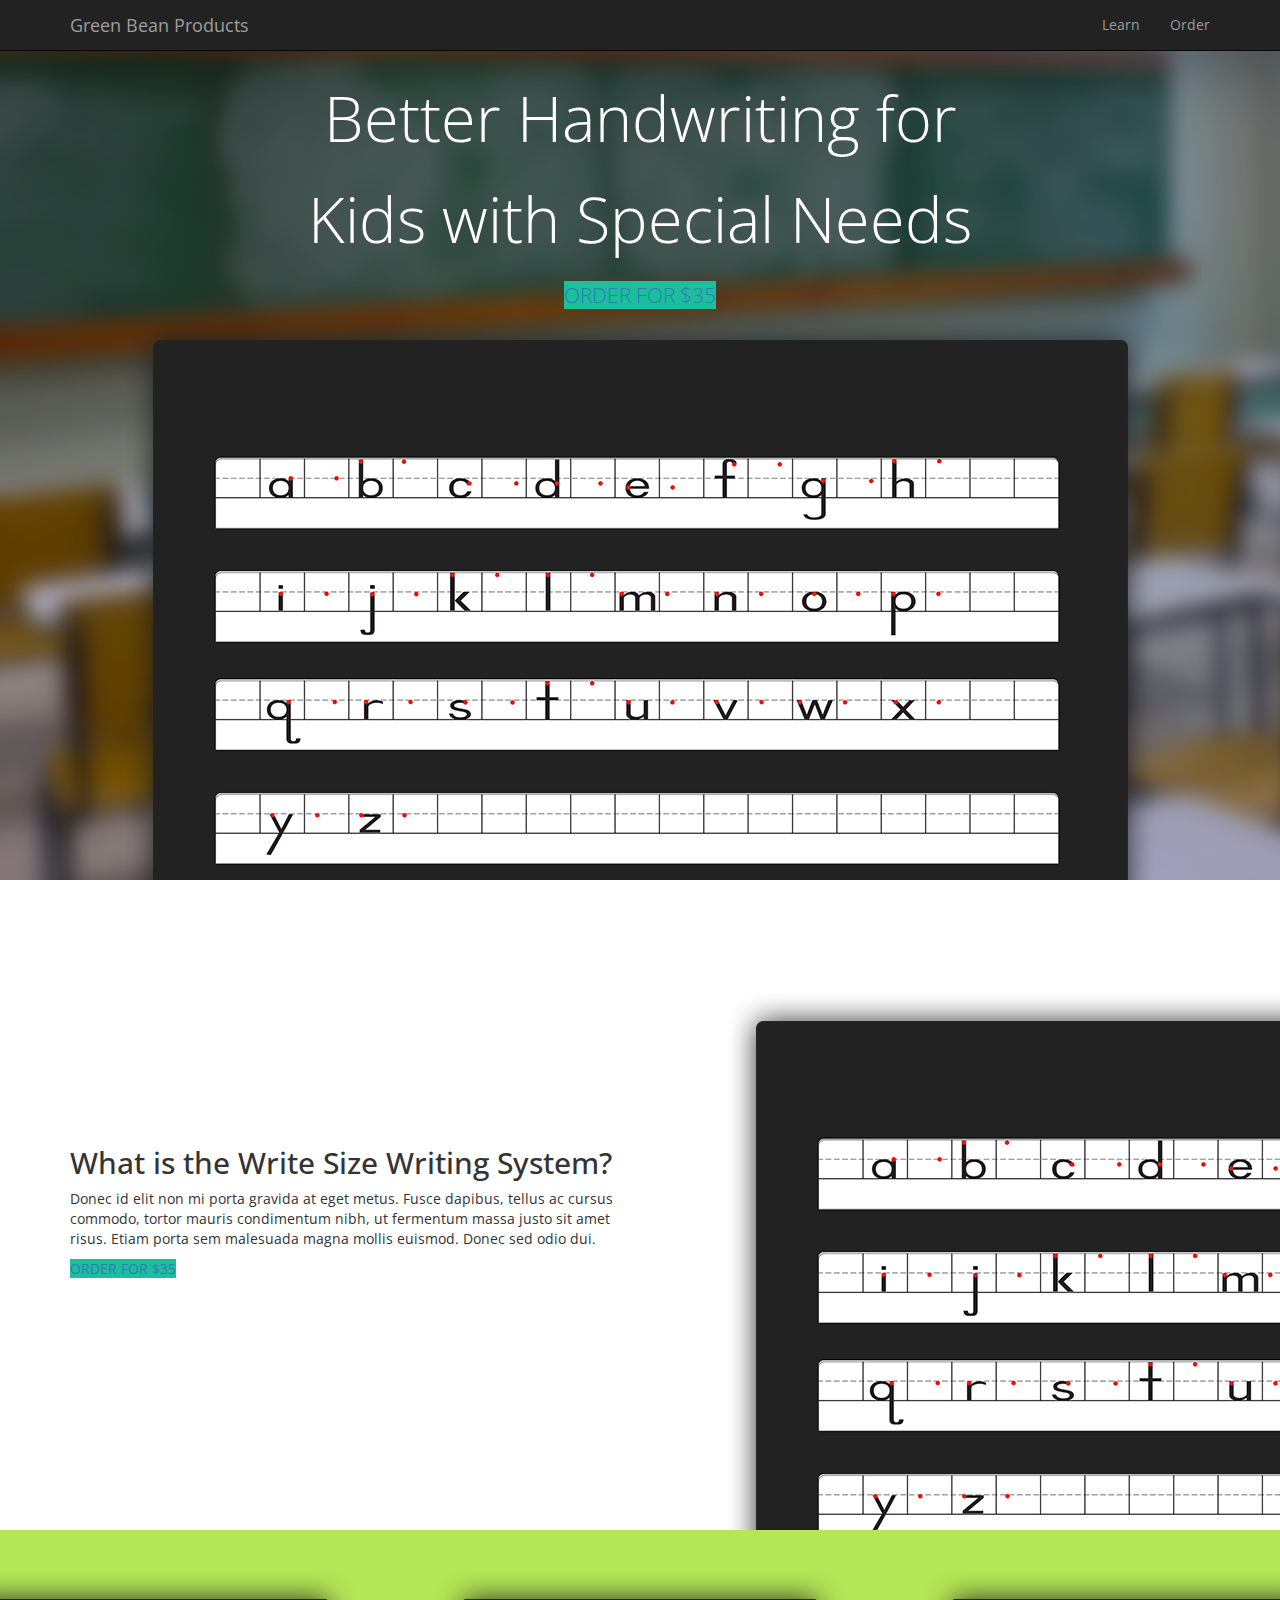
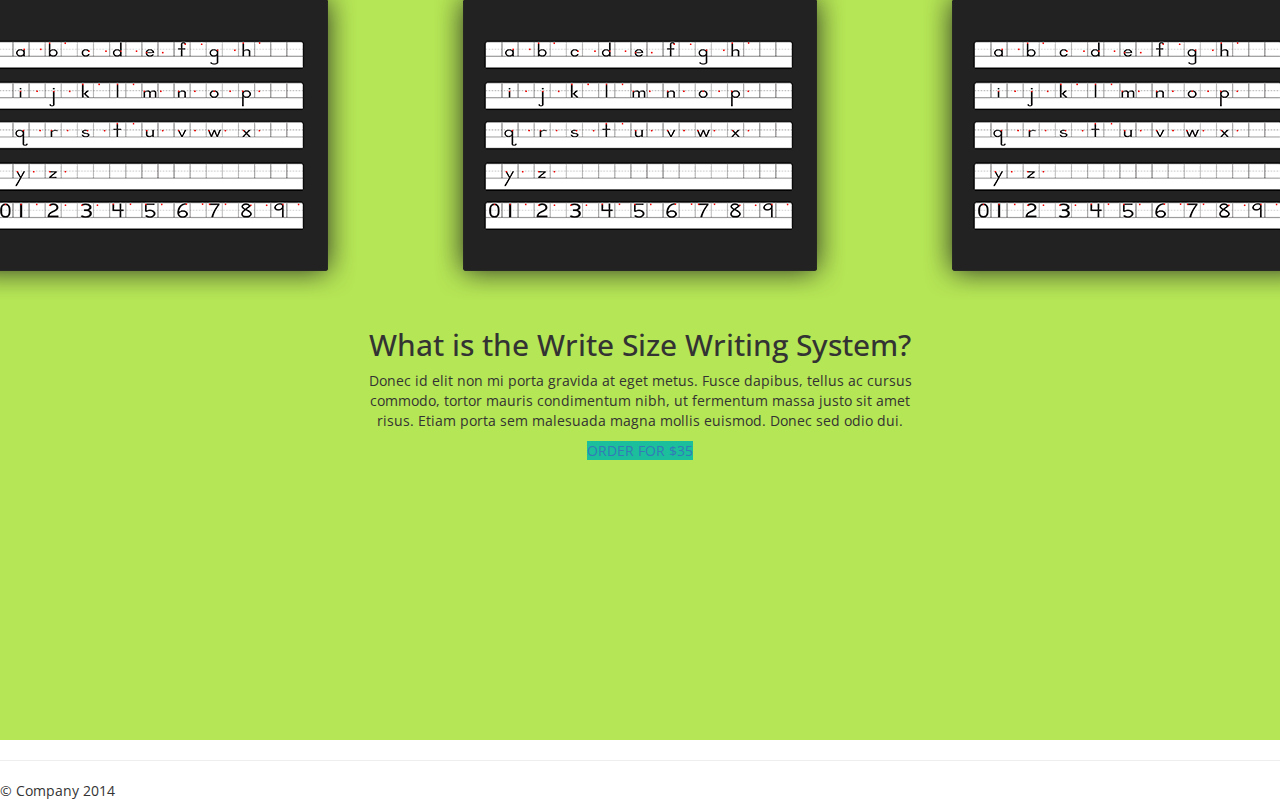
==== greenbeanproducts/index.html @ 87a349ee "staging for green bean products" ====
<!DOCTYPE html>
<html lang="en">
  <head>
    <meta charset="utf-8">
    <meta http-equiv="X-UA-Compatible" content="IE=edge">
    <meta name="viewport" content="width=device-width, initial-scale=1">
    <title>Autism Handwriting Template - Write Size Writing System</title>

    <!-- Bootstrap -->
    <link href="css/bootstrap.css" rel="stylesheet">
    <link href='http://fonts.googleapis.com/css?family=Open+Sans:400,300,600,700' rel='stylesheet' type='text/css'>
    <script src="https://s3.amazonaws.com/he3/helium.js" id="Helium" data-key="njve9am0is6ki2wi4"></script>
    <link href="css/styles.css" rel="stylesheet">

    <!-- HTML5 shim and Respond.js for IE8 support of HTML5 elements and media queries -->
    <!-- WARNING: Respond.js doesn't work if you view the page via file:// -->
    <!--[if lt IE 9]>
      <script src="https://oss.maxcdn.com/html5shiv/3.7.2/html5shiv.min.js"></script>
      <script src="https://oss.maxcdn.com/respond/1.4.2/respond.min.js"></script>
    <![endif]-->
  </head>
<body>

    <nav class="navbar navbar-inverse navbar-fixed-top">
      <div class="container">
        <div class="navbar-header">
          <button type="button" class="navbar-toggle collapsed" data-toggle="collapse" data-target="#navbar" aria-expanded="false" aria-controls="navbar">
            <span class="sr-only">Toggle navigation</span>
            <span class="icon-bar"></span>
            <span class="icon-bar"></span>
            <span class="icon-bar"></span>
          </button>
          <a class="navbar-brand" href="#">Green Bean Products</a>
        </div>
        <div id="navbar" class="navbar-collapse collapse">
          <ul class="nav navbar-nav navbar-right">
            <li><a href="learn/index.html">Learn</a></li>
            <li><a href="#">Order</a></li>
          </ul>
          <!--<form class="navbar-form navbar-right">
            <div class="form-group">
              <input type="text" placeholder="Email" class="form-control">
            </div>
            <div class="form-group">
              <input type="password" placeholder="Password" class="form-control">
            </div>
            <button type="submit" class="btn btn-success">Sign in</button>
          </form>-->
        </div><!--/.navbar-collapse -->
      </div>
    </nav>

    <!-- Main jumbotron for a primary marketing message or call to action -->
    <div class="jumbotron hero">
      <div class="container">
        <h1 class="hero-text text-center">Better Handwriting for<br>Kids with Special Needs</h1>
        <p class="text-center"><a href="http://he2.co/HI5C4D9S7I4" target="_blank" class="helium-buy-now" data-sku="10008">ORDER FOR $35</a></p>
      </div>
    </div>
    <div class="about">
      <div class="container">
        <!-- Example row of columns -->
        <div class="row">
          <div class="col-xs-6">
            <h2>What is the Write Size Writing System?</h2>
            <p>Donec id elit non mi porta gravida at eget metus. Fusce dapibus, tellus ac cursus commodo, tortor mauris condimentum nibh, ut fermentum massa justo sit amet risus. Etiam porta sem malesuada magna mollis euismod. Donec sed odio dui. </p>
            <p><a href="http://he2.co/HI5C4D9S7I4" target="_blank" class="helium-buy-now" data-sku="10008">ORDER FOR $35</a></p>
          </div>
        </div>
        <div class="row">
          <div class="col-md-12">

          </div
          <div class="col-md-12">

          </div>        
        </div>
    </div>
    <div class="success">
      <div class="container">
        <!-- Example row of columns -->
        <div class="row">
          <div class="col-xs-6 col-xs-offset-3">
            <h2>What is the Write Size Writing System?</h2>
            <p>Donec id elit non mi porta gravida at eget metus. Fusce dapibus, tellus ac cursus commodo, tortor mauris condimentum nibh, ut fermentum massa justo sit amet risus. Etiam porta sem malesuada magna mollis euismod. Donec sed odio dui. </p>
            <p><a href="http://he2.co/HI5C4D9S7I4" target="_blank" class="helium-buy-now" data-sku="10008">ORDER FOR $35</a></p>
          </div>
        </div>
        <div class="row">
          <div class="col-md-12">

          </div
          <div class="col-md-12">

          </div>        
        </div>
    </div>


    </div> <!-- /container -->
      <hr>

      <footer>
        <p>&copy; Company 2014</p>
      </footer>

    <!-- Bootstrap core JavaScript
    ================================================== -->
    <!-- Placed at the end of the document so the pages load faster -->
    <script src="https://ajax.googleapis.com/ajax/libs/jquery/1.11.1/jquery.min.js"></script>
    <script src="../../dist/js/bootstrap.min.js"></script>
    <!-- IE10 viewport hack for Surface/desktop Windows 8 bug -->
    <script src="../../assets/js/ie10-viewport-bug-workaround.js"></script>
  </body>
</html>
---- greenbeanproducts/css/styles.css ----
.hero {
	background: url(../img/writing-system-hero.png) no-repeat center center !important; 
	-webkit-background-size: cover;
 	-moz-background-size: cover;
  	-o-background-size: cover;
  	background-size: cover;
  	min-height: 600px;
  	height: 100vh;
}
.about {
	background: url(../img/writer-1.png) no-repeat center center !important; 
	-webkit-background-size: cover;
 	-moz-background-size: cover;
  	-o-background-size: cover;
  	background-size: cover;
  	min-height: 600px;
  	height: 50vh;
}
.resources-grid {
	background: url(../img/grid-box.png) no-repeat top center !important; 
	-webkit-background-size: cover;
 	-moz-background-size: cover;
  	-o-background-size: cover;
  	background-size: cover;
  	min-height: 500px;
  	height: 70vh;
  	padding-top: 12em;
  	border-bottom: 1px solid #dfdfdf;
}
.resources-vertically-lined {
	background: url(../img/vertically-lined.png) no-repeat top center !important; 
	-webkit-background-size: cover;
 	-moz-background-size: cover;
  	-o-background-size: cover;
  	background-size: cover;
  	min-height: 500px;
  	height: 70vh;
  	padding-top: 12em;
  	border-bottom: 1px solid #dfdfdf;
}
.resources-horizontally-lined {
	background: url(../img/horizontally-lined.png) no-repeat top center !important; 
	-webkit-background-size: cover;
 	-moz-background-size: cover;
  	-o-background-size: cover;
  	background-size: cover;
  	min-height: 500px;
  	height: 70vh;
  	padding-top: 12em;
  	border-bottom: 1px solid #dfdfdf;
}
.resources-graph {
	background: url(../img/graph-paper.png) no-repeat top center !important; 
	-webkit-background-size: cover;
 	-moz-background-size: cover;
  	-o-background-size: cover;
  	background-size: cover;
  	min-height: 500px;
  	height: 70vh;
  	padding-top: 12em;
  	border-bottom: 1px solid #dfdfdf;
}
.resources-upper-case {
	background: url(../img/upper-case.png) no-repeat top center !important; 
	-webkit-background-size: cover;
 	-moz-background-size: cover;
  	-o-background-size: cover;
  	background-size: cover;
  	min-height: 500px;
  	height: 70vh;
  	padding-top: 12em;
  	border-bottom: 1px solid #dfdfdf;
}

.resources-lower-case {
  background: url(../img/lower-case.png) no-repeat top center !important; 
  -webkit-background-size: cover;
  -moz-background-size: cover;
    -o-background-size: cover;
    background-size: cover;
    min-height: 500px;
    height: 70vh;
    padding-top: 12em;
    border-bottom: 1px solid #dfdfdf;
}
.resources-instructions {
  background: url(../img/instructions.png) no-repeat top center !important; 
  -webkit-background-size: cover;
  -moz-background-size: cover;
    -o-background-size: cover;
    background-size: cover;
    min-height: 500px;
    height: 70vh;
    padding-top: 12em;
    border-bottom: 1px solid #dfdfdf;
}
.success {
	background: url(../img/writer-success.png) no-repeat top center !important; 
	-webkit-background-size: cover;
 	-moz-background-size: cover;
  	-o-background-size: cover;
  	background-size: cover;
  	min-height: 600px;
  	height: 90vh;
}
.download-cta {
  background-color: #b4e849!important; 
  -webkit-background-size: cover;
  -moz-background-size: cover;
    -o-background-size: cover;
    background-size: cover;
    min-height: 300px;
    height: 30vh;
    padding-top: 5em;
}
.resources-header {
  background-color: #bddfb3!important; 
  -webkit-background-size: cover;
  -moz-background-size: cover;
    -o-background-size: cover;
    background-size: cover;
    min-height: 300px;
    height: 30vh;
    padding-top: 5em;
}
#cta {
  margin-top: 2em !important;
}
.hero-text {
	color: #ffffff !important;
	line-height: 1.6em;
	font-size: 1.6em;
	font-weight: 100;
}
.learn-header {
	color: #222222 !important;
	line-height: 1.6em;
	font-size: 1.6em;
	font-weight: 100;
	padding-top: 4em;
}

.about {
	padding-top: 14em;
}
.success {
	background-color: #00cc99;
}
.img-center {margin:0 auto;}

/*----- BUTTON STYLES -----*/

.main-cta {
	background-color: #45BF55 !important;
}
.helium-buy-now {
	background-color: #1bbf9c !important;
}
.success {
	padding-top: 27em;
	text-align: center;
}
.centered {
  text-align: center;
}
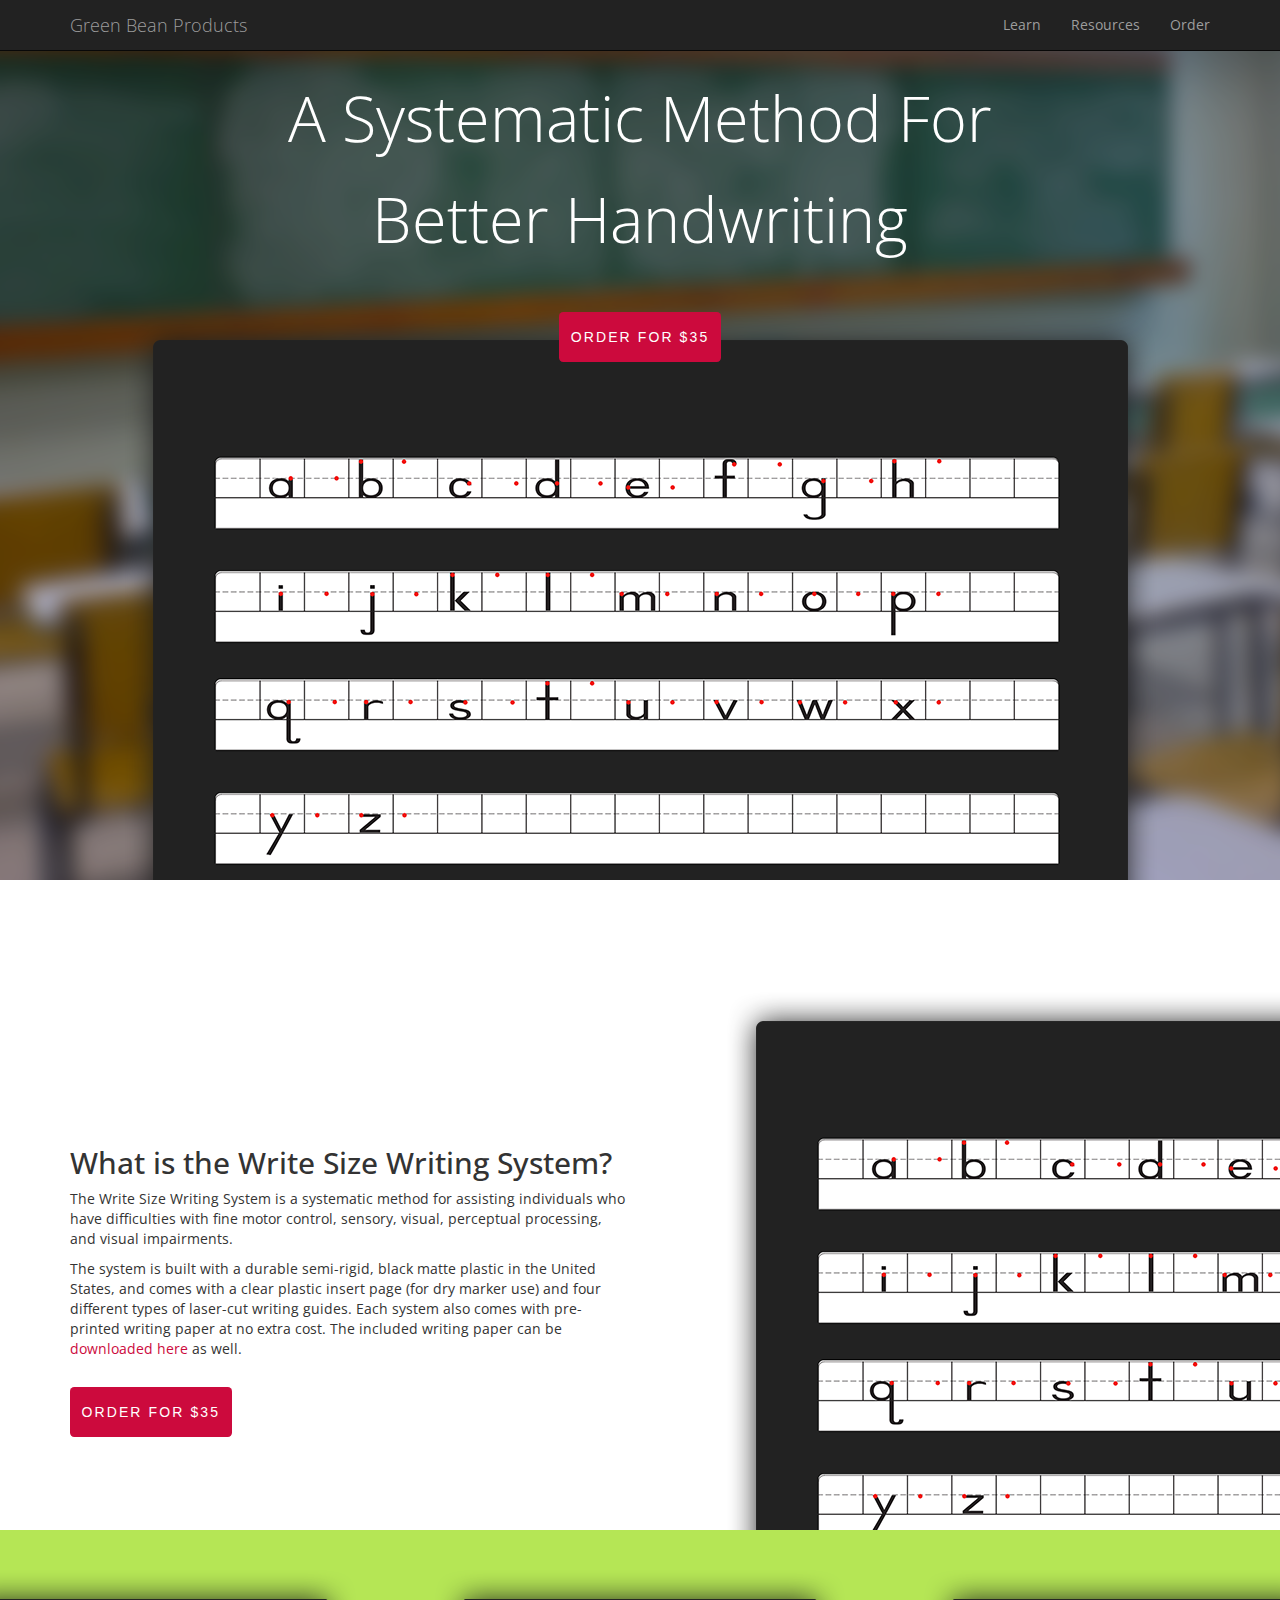
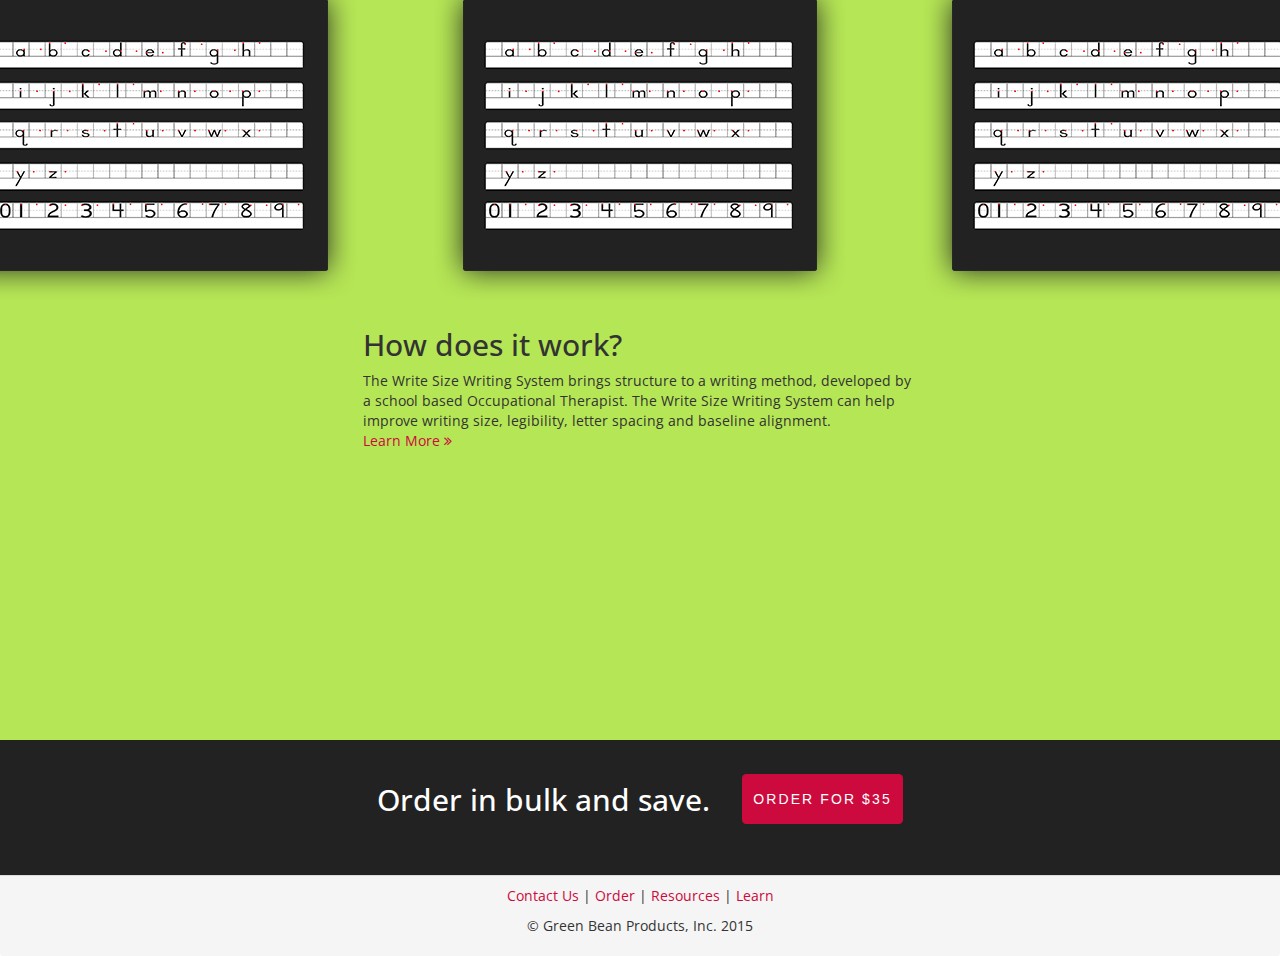
==== commit a5d47bd8: "pushing to staging" ====
--- a/greenbeanproducts/index.html
+++ b/greenbeanproducts/index.html
@@ -11,6 +11,8 @@
     <link href='http://fonts.googleapis.com/css?family=Open+Sans:400,300,600,700' rel='stylesheet' type='text/css'>
     <script src="https://s3.amazonaws.com/he3/helium.js" id="Helium" data-key="njve9am0is6ki2wi4"></script>
     <link href="css/styles.css" rel="stylesheet">
+    <link href="css/btns.css" rel="stylesheet">
+    <link href="http://maxcdn.bootstrapcdn.com/font-awesome/4.2.0/css/font-awesome.min.css" rel="stylesheet">
 
     <!-- HTML5 shim and Respond.js for IE8 support of HTML5 elements and media queries -->
     <!-- WARNING: Respond.js doesn't work if you view the page via file:// -->
@@ -30,12 +32,13 @@
             <span class="icon-bar"></span>
             <span class="icon-bar"></span>
           </button>
-          <a class="navbar-brand" href="#">Green Bean Products</a>
+          <a class="navbar-brand" id="brand" href="#">Green Bean Products</a>
         </div>
         <div id="navbar" class="navbar-collapse collapse">
           <ul class="nav navbar-nav navbar-right">
             <li><a href="learn/index.html">Learn</a></li>
-            <li><a href="#">Order</a></li>
+            <li><a href="resources/index.html">Resources</a></li>
+            <li><a href="pricing/index.html">Order</a></li>
           </ul>
           <!--<form class="navbar-form navbar-right">
             <div class="form-group">
@@ -53,8 +56,8 @@
     <!-- Main jumbotron for a primary marketing message or call to action -->
     <div class="jumbotron hero">
       <div class="container">
-        <h1 class="hero-text text-center">Better Handwriting for<br>Kids with Special Needs</h1>
-        <p class="text-center"><a href="http://he2.co/HI5C4D9S7I4" target="_blank" class="helium-buy-now" data-sku="10008">ORDER FOR $35</a></p>
+        <h1 class="hero-text text-center">A Systematic Method For<br>Better Handwriting</h1>
+        <p class="text-center" id="cta"><a href="#" target="_blank" class="btn btn--red" data-cart-add="10008" data-cart-show="1" data-sku="10008">ORDER FOR $35</a></p>
       </div>
     </div>
     <div class="about">
@@ -63,8 +66,8 @@
         <div class="row">
           <div class="col-xs-6">
             <h2>What is the Write Size Writing System?</h2>
-            <p>Donec id elit non mi porta gravida at eget metus. Fusce dapibus, tellus ac cursus commodo, tortor mauris condimentum nibh, ut fermentum massa justo sit amet risus. Etiam porta sem malesuada magna mollis euismod. Donec sed odio dui. </p>
-            <p><a href="http://he2.co/HI5C4D9S7I4" target="_blank" class="helium-buy-now" data-sku="10008">ORDER FOR $35</a></p>
+            <p>The Write Size Writing System is a systematic method for assisting individuals who have difficulties with fine motor control, sensory, visual, perceptual processing, and visual impairments.</p><p>The system is built with a durable semi-rigid, black matte plastic in the United States, and comes with a clear plastic insert page (for dry marker use) and four different types of laser-cut writing guides. Each system also comes with pre-printed writing paper at no extra cost. The included writing paper can be <a id="click" href="./resources/index.html">downloaded here</a> as well.</p>
+            <p id="cta"><a href="#" target="_blank" class="btn btn--red" data-cart-add="10008" data-cart-show="1" data-sku="10008">ORDER FOR $35</a></p>
           </div>
         </div>
         <div class="row">
@@ -81,9 +84,25 @@
         <!-- Example row of columns -->
         <div class="row">
           <div class="col-xs-6 col-xs-offset-3">
-            <h2>What is the Write Size Writing System?</h2>
-            <p>Donec id elit non mi porta gravida at eget metus. Fusce dapibus, tellus ac cursus commodo, tortor mauris condimentum nibh, ut fermentum massa justo sit amet risus. Etiam porta sem malesuada magna mollis euismod. Donec sed odio dui. </p>
-            <p><a href="http://he2.co/HI5C4D9S7I4" target="_blank" class="helium-buy-now" data-sku="10008">ORDER FOR $35</a></p>
+            <h2>How does it work?</h2>
+            <p>The Write Size Writing System brings structure to a writing method, developed by a school based Occupational Therapist. The Write Size Writing System can help improve writing size, legibility, letter spacing and baseline alignment.<br/><a href="./learn/index.html" id="click">Learn More&nbsp;<i class="fa fa-angle-double-right"></i></a></p>
+          </div>
+        </div>
+        <div class="row">
+          <div class="col-md-12">
+
+          </div
+          <div class="col-md-12">
+
+          </div>        
+        </div>
+    </div>
+    <div class="pricing-cta centered">
+      <div class="container">
+        <!-- Example row of columns -->
+        <div class="row">
+          <div class="col-md-12 centered">
+            <h2 class="centered">Order in bulk and save.&nbsp;&nbsp;&nbsp;&nbsp;<a href="#" target="_blank" class="btn btn--red" data-cart-add="10008" data-cart-show="1" data-sku="10008">ORDER FOR $35</a></h2>
           </div>
         </div>
         <div class="row">
@@ -96,12 +115,21 @@
         </div>
     </div>
 
-
     </div> <!-- /container -->
-      <hr>
 
       <footer>
-        <p>&copy; Company 2014</p>
+
+        <div class="panel-footer text-center">
+          <div class="row">
+            <div class="col-md-12">
+              <p><a id="click" href="#">Contact Us</a>   |   <a id="click" href="#">Order</a>   |   <a id="click" href="#">Resources</a>   |   <a id="click" href="#">Learn</a></p>
+              <p>
+            </div>
+            <div class="col-md-12">
+              <p>&copy; Green Bean Products, Inc. 2015</p>  
+            </div>     
+          </div>
+        </div>
       </footer>
 
     <!-- Bootstrap core JavaScript
--- a/greenbeanproducts/css/styles.css
+++ b/greenbeanproducts/css/styles.css
@@ -1,3 +1,6 @@
+#brand {
+  font-weight: 100;
+}
 .hero {
 	background: url(../img/writing-system-hero.png) no-repeat center center !important; 
 	-webkit-background-size: cover;
@@ -15,6 +18,33 @@
   	background-size: cover;
   	min-height: 600px;
   	height: 50vh;
+}
+.pricing-hero {
+  background: url(../img/writer-1.png) no-repeat center center !important; 
+  -webkit-background-size: cover;
+  -moz-background-size: cover;
+    -o-background-size: cover;
+    background-size: cover;
+    min-height: 400px;
+    height: 50vh;
+  padding-top: 10em;
+}
+.pricing-cta {
+  background-color: #222222 !important; 
+  -webkit-background-size: cover;
+  -moz-background-size: cover;
+    -o-background-size: cover;
+    background-size: cover;
+    min-height: 100px;
+    height: 15vh;
+  padding-top: 1em;
+  text-align: center;
+  color: #ffffff;
+}
+
+#spacer {
+  margin-top: 0px !important;
+  margin-bottom: 0px !important;
 }
 .resources-grid {
 	background: url(../img/grid-box.png) no-repeat top center !important; 
@@ -139,6 +169,13 @@
 	font-weight: 100;
 	padding-top: 4em;
 }
+.pricing-header {
+  color: #222222 !important;
+  line-height: 1.6em;
+  font-size: 1.6em;
+  font-weight: 100;
+  padding-top: 4em;
+}
 
 .about {
 	padding-top: 14em;
@@ -158,8 +195,27 @@
 }
 .success {
 	padding-top: 27em;
-	text-align: center;
+	text-align: left;
 }
 .centered {
   text-align: center;
-}+}
+
+/*---- LINK STYLES -----*/
+
+#click, #click:link, #click:visited {
+  color: #cc0a3d;
+  display: inline-block;
+  text-decoration: none;
+  -webkit-transition: color 0.4s, background-color 0.4s, border 0.4s;
+  transition: color 0.4s, background-color 0.4s, border 0.4s; }
+
+#click:hover, #click:focus {
+  color: #af002d;
+  -webkit-transition: background-color 0.3s, color 0.3s, border 0.3s;
+  transition: background-color 0.3s, color 0.3s, border 0.3s; }
+
+#click:active {
+  color: #820022;
+  -webkit-transition: background-color 0.3s, color 0.3s, border 0.3s;
+  transition: background-color 0.3s, color 0.3s, border 0.3s; }--- a/greenbeanproducts/css/btns.css
+++ b/greenbeanproducts/css/btns.css
@@ -0,0 +1,199 @@
+/*
+ *
+ * btns.css
+ * Simple css utilities for building responsive buttons
+ * Author: mrmrs
+ * License: MIT
+ *
+ *                */
+/* 
+
+  Base .btn class 
+
+  Code:
+  <a href="#" class="btn">Default button</a>
+
+*/
+.btn, .btn:link, .btn:visited {
+  border-radius: 0.3em;
+  border-style: solid;
+  border-width: 1px;
+  color: #111;
+  display: inline-block;
+  font-family: avenir, helvetica, arial, sans-serif;
+  letter-spacing: 0.15em;
+  margin-bottom: 0.5em;
+  padding: 1em 0.75em;
+  text-decoration: none;
+  text-transform: uppercase;
+  -webkit-transition: color 0.4s, background-color 0.4s, border 0.4s;
+  transition: color 0.4s, background-color 0.4s, border 0.4s; }
+
+.btn:hover, .btn:focus {
+  color: #7FDBFF;
+  border: 1px solid #7FDBFF;
+  -webkit-transition: background-color 0.3s, color 0.3s, border 0.3s;
+  transition: background-color 0.3s, color 0.3s, border 0.3s; }
+
+.btn:active {
+  color: #0074D9;
+  border: 1px solid #0074D9;
+  -webkit-transition: background-color 0.3s, color 0.3s, border 0.3s;
+  transition: background-color 0.3s, color 0.3s, border 0.3s; }
+
+/* 
+
+  Sizes 
+  
+  Small  = .btn--s
+  Medium = .btn--m
+  Large  = .btn--l
+
+  Code:
+  <a href="#" class="btn btn--s">
+  <a href="#" class="btn btn--m">
+  <a href="#" class="btn btn--l">
+
+*/
+.btn--s {
+  font-size: 12px; }
+
+.btn--m {
+  font-size: 14px; }
+
+.btn--l {
+  font-size: 20px;
+  border-radius: 0.25em !important; }
+
+/* 
+
+  Layout utility for responsive buttons 
+
+  Code:
+  <a href="#" class="btn btn--full">
+
+*/
+.btn--full, .btn--full:link {
+  border-radius: 0.25em;
+  display: block;
+  margin-left: auto;
+  margin-right: auto;
+  text-align: center;
+  width: 100%; }
+
+/*
+
+  Skins
+
+  * Black & White
+  * Grays
+  * Colors
+
+  Code:
+  <a href="#" class="btn btn--black">
+  <a href="#" class="btn btn--white">
+  <a href="#" class="btn btn--gray">
+  <a href="#" class="btn btn--gray-dark">
+  <a href="#" class="btn btn--gray-border">
+  <a href="#" class="btn btn--blue">
+
+*/
+/* BLACK & WHITE */
+.btn--black, .btn--black:link, .btn--black:visited {
+  color: #fff;
+  background-color: #000; }
+
+.btn--black:hover, .btn--black:focus {
+  color: #fff;
+  background-color: #777;
+  border-color: #777; }
+
+.btn--black:active {
+  color: #fff;
+  background-color: #999;
+  border-color: #999; }
+
+.btn--black:hover, .btn--black:focus {
+  background-color: #444; }
+
+.btn--black {
+  background-color: #000; }
+
+.btn--gray:link, .btn--gray:visited {
+  background-color: #f0f0f0;
+  border-color: #f0f0f0;
+  color: #555; }
+
+.btn--gray:hover, .btn--gray:focus {
+  background-color: #ddd;
+  border-color: #ddd;
+  color: #444; }
+
+.btn--gray:active {
+  background-color: #ccc;
+  border-color: #ccc;
+  color: #444; }
+
+.btn--gray-border:link, .btn--gray-border:visited {
+  background-color: #fff;
+  border-color: #555;
+  border-width: 2px;
+  color: #555; }
+
+.btn--gray-border:hover, .btn--gray-border:focus {
+  background-color: #fff;
+  border-color: #ddd;
+  color: #777; }
+
+.btn--gray-border:active {
+  background-color: #ccc;
+  border-color: #ccc;
+  color: #444; }
+
+.btn--gray-dark:link, .btn--gray-dark:visited {
+  background-color: #555;
+  color: #eee; }
+
+.btn--gray-dark:hover, .btn--gray-dark:focus {
+  background-color: #333;
+  border-color: #333;
+  color: #eee; }
+
+.btn--gray-dark:active {
+  background-color: #777;
+  border-color: #777;
+  color: #eee; }
+
+/* BLUES */
+.btn--blue:link, .btn--blue:visited {
+  color: #fff;
+  background-color: #0074D9; }
+
+.btn--blue:hover, .btn--blue:focus {
+  color: #fff !important;
+  background-color: #0063aa;
+  border-color: #0063aa; }
+
+.btn--blue:active {
+  color: #fff;
+  background-color: #001F3F;
+  border-color: #001F3F; }
+
+/* REDS */
+.btn--red:link, .btn--red:visited {
+  color: #fff;
+  background-color: #cc0a3d; }
+
+.btn--red:hover, .btn--red:focus {
+  color: #fff !important;
+  background-color: #af002d;
+  border-color: #af002d; }
+
+.btn--red:active {
+  color: #fff;
+  background-color: #820022;
+  border-color: #820022; }
+/* Keep it mobile-first and responsive */
+@media screen and (min-width: 32em) {
+  .btn--full {
+    max-width: 16em !important; } }
